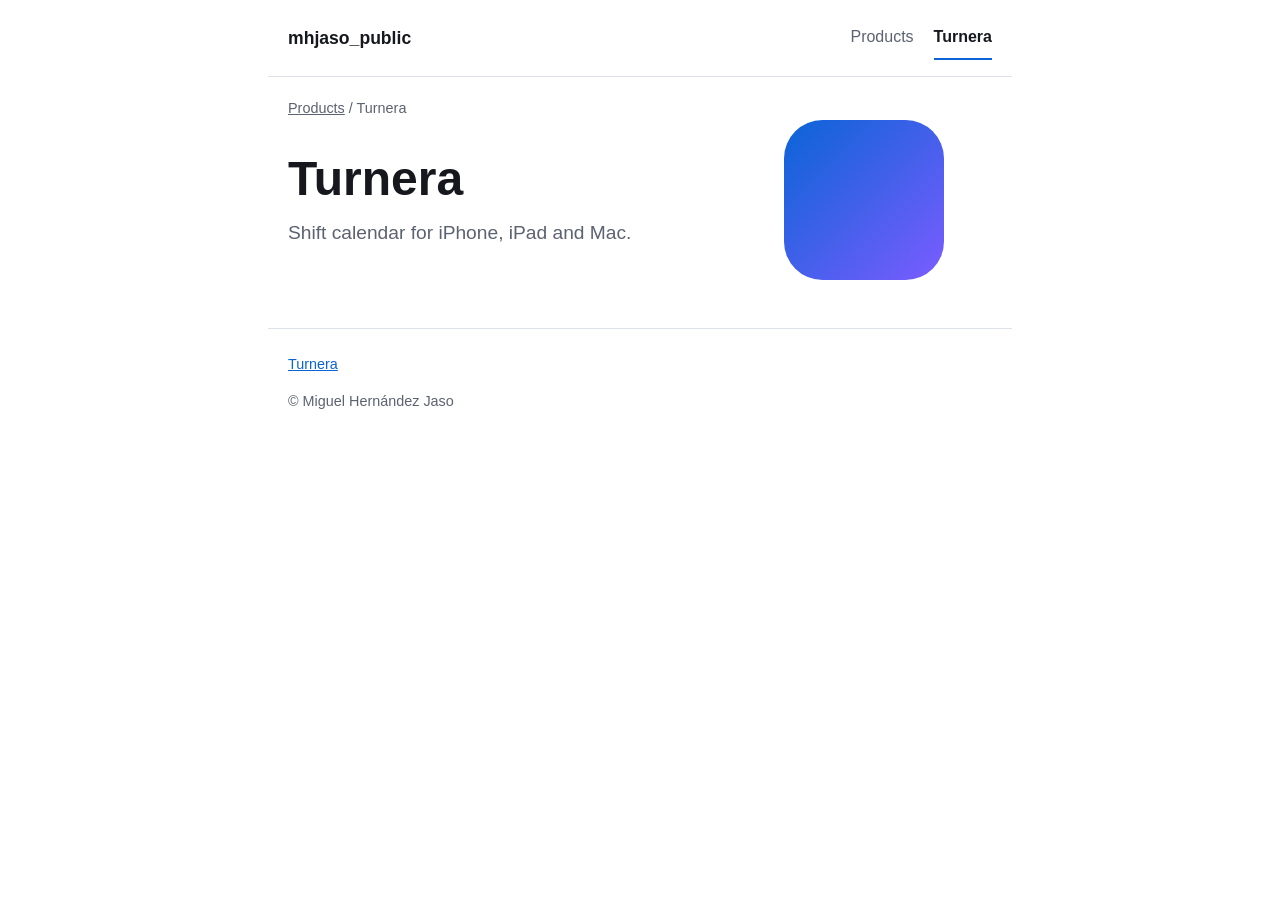
==== turnera/index.html @ 7ae6b15f "Implement the product index and Turnera product page Co-Authored-By: Claude Sonnet 5.5 <noreply@anth" ====
<!doctype html><html lang="en"><head><meta charset="utf-8"><meta name="viewport" content="width=device-width,initial-scale=1"><meta name="color-scheme" content="light dark"><title>Turnera – mhjaso_public</title><link rel="stylesheet" href="../assets/styles.css"></head><body>
<a class="skip" href="#content">Skip to content</a>
<header><a class="site-name" href="../">mhjaso_public</a><nav aria-label="Primary"><ul><li><a href="../">Products</a></li><li><a href="../turnera/" aria-current="page">Turnera</a></li></ul></nav></header>
<main id="content">
<p class="crumbs"><a href="../">Products</a> / Turnera</p>
<div class="hero"><div><h1>Turnera</h1><p class="lead">Shift calendar for iPhone, iPad and Mac.</p></div><div class="icon" role="img" aria-label="Turnera app icon"></div></div>
</main>
<footer><ul><li><a href="../turnera/">Turnera</a></li></ul><p>&copy; Miguel Hernández Jaso</p></footer></body></html>
---- assets/styles.css ----
:root{--bg:#fff;--surface:#f4f5f7;--text:#16181d;--muted:#5b6270;--accent:#0a64d6;--accent-text:#fff;--border:#dfe2e8;--note-bg:#fff6dc;--note-text:#5c4500;--note-border:#e8cf86;--radius:14px;--max:44rem;--gutter:1.25rem}
@media (prefers-color-scheme:dark){:root:not([data-theme=light]){--bg:#0e1013;--surface:#1a1d23;--text:#eef0f4;--muted:#a1a8b5;--accent:#5aa2ff;--accent-text:#0e1013;--border:#2c313a;--note-bg:#2a2410;--note-text:#f1dc9a;--note-border:#5a4a1a}}
:root[data-theme=dark]{--bg:#0e1013;--surface:#1a1d23;--text:#eef0f4;--muted:#a1a8b5;--accent:#5aa2ff;--accent-text:#0e1013;--border:#2c313a;--note-bg:#2a2410;--note-text:#f1dc9a;--note-border:#5a4a1a}
*{box-sizing:border-box}
body{margin:0;background:var(--bg);color:var(--text);font:1rem/1.6 -apple-system,BlinkMacSystemFont,"Segoe UI",Roboto,sans-serif}
a{color:var(--accent)}a:focus-visible,button:focus-visible{outline:3px solid var(--accent);outline-offset:2px}
.skip{position:absolute;left:-999px}.skip:focus{left:var(--gutter);top:.5rem;background:var(--surface);padding:.5rem;z-index:2}
header,main,footer{width:100%;max-width:calc(var(--max) + 2*var(--gutter));margin:0 auto;padding:0 var(--gutter)}
header{display:flex;flex-wrap:wrap;gap:.5rem 1.5rem;align-items:center;justify-content:space-between;padding-top:1rem;padding-bottom:1rem;border-bottom:1px solid var(--border)}
.site-name{font-weight:700;font-size:1.1rem;color:var(--text);text-decoration:none}
nav ul{display:flex;gap:1.25rem;list-style:none;margin:0;padding:0}nav a{color:var(--muted);text-decoration:none;padding:.5rem 0;display:inline-block}nav a[aria-current=page]{color:var(--text);font-weight:600;border-bottom:2px solid var(--accent)}
.crumbs{font-size:.9rem;color:var(--muted);margin:1.25rem 0 0}.crumbs a{color:var(--muted)}
h1{font-size:clamp(2rem,6vw,3rem);line-height:1.15;margin:1.5rem 0 .75rem}h2{font-size:1.4rem;margin:2.25rem 0 .5rem}
.lead{font-size:1.2rem;color:var(--muted);margin:0 0 1.5rem}
.cards{display:grid;gap:1rem;grid-template-columns:1fr;margin:1.5rem 0}
@media(min-width:48rem){.cards{grid-template-columns:repeat(2,1fr)}.hero{display:grid;grid-template-columns:1fr 16rem;gap:2rem;align-items:center}}
.card{display:block;background:var(--surface);border:1px solid var(--border);border-radius:var(--radius);padding:1.25rem;color:inherit;text-decoration:none}.card:hover{border-color:var(--accent)}
.card h3{margin:0 0 .25rem;font-size:1.2rem}.card p{margin:0;color:var(--muted)}
.icon{width:4.5rem;height:4.5rem;border-radius:1.1rem;background:linear-gradient(135deg,var(--accent),#7b5cff);margin-bottom:.75rem}.hero .icon{width:10rem;height:10rem;border-radius:2.4rem;margin:0 auto}
.btn{display:inline-block;background:var(--accent);color:var(--accent-text);padding:.75rem 1.25rem;border-radius:999px;font-weight:600;text-decoration:none;margin:.25rem .5rem .25rem 0}.btn.secondary{background:transparent;color:var(--accent);border:1px solid var(--accent)}
.note{background:var(--note-bg);color:var(--note-text);border:1px dashed var(--note-border);border-radius:10px;padding:.75rem 1rem;margin:1rem 0;font-size:.95rem}.note strong{display:block}
ul.plain{padding-left:1.25rem}
footer{margin-top:3rem;padding-top:1.5rem;padding-bottom:2rem;border-top:1px solid var(--border);color:var(--muted);font-size:.9rem}footer ul{display:flex;flex-wrap:wrap;gap:.5rem 1.25rem;list-style:none;padding:0;margin:0 0 .5rem}
@media(prefers-reduced-motion:no-preference){.card{transition:border-color .15s}}
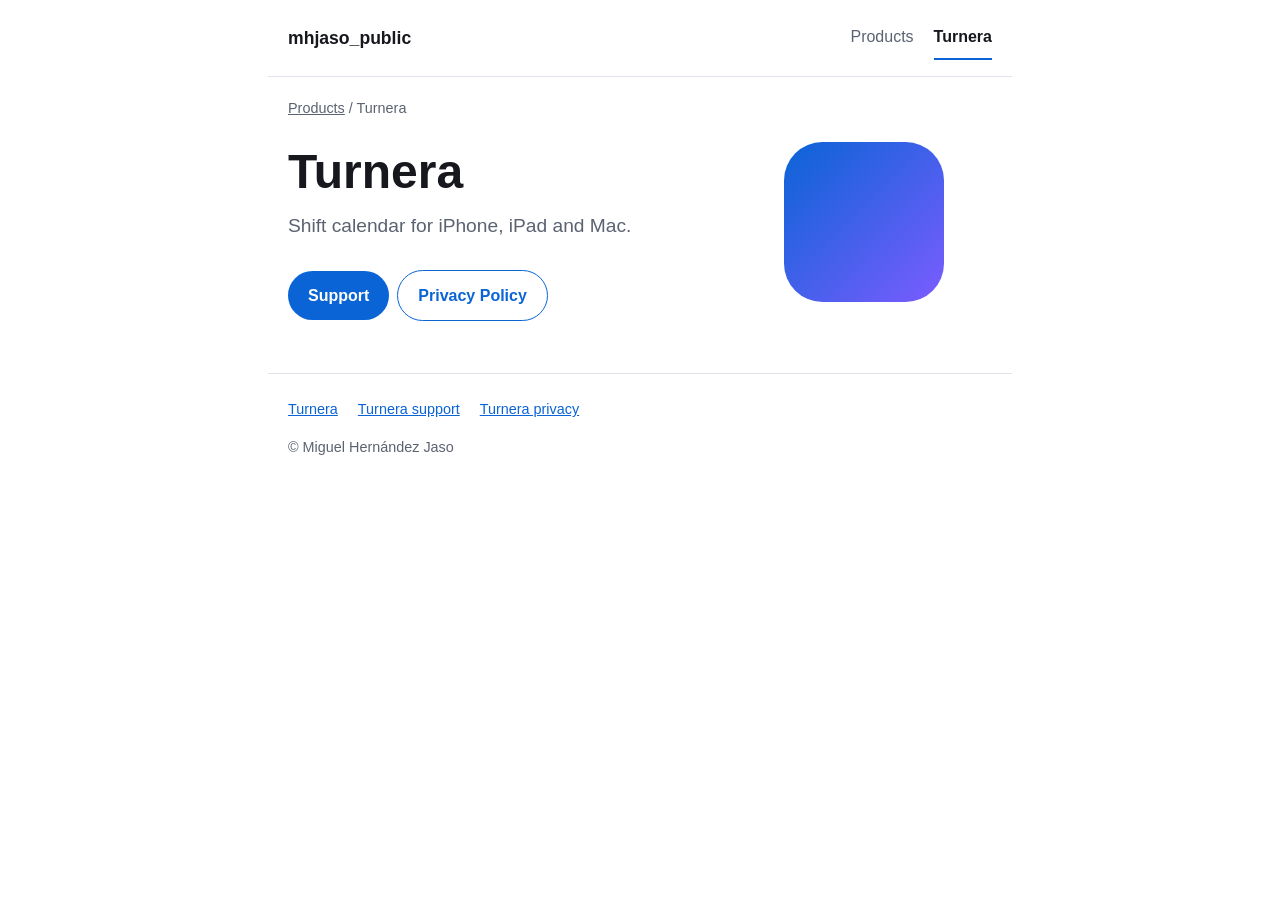
==== commit 3969d9c0: "Publish the Turnera support and privacy-policy pages Co-Authored-By: Claude Sonnet 5.5 <noreply@anth" ====
--- a/turnera/index.html
+++ b/turnera/index.html
@@ -3,6 +3,6 @@
 <header><a class="site-name" href="../">mhjaso_public</a><nav aria-label="Primary"><ul><li><a href="../">Products</a></li><li><a href="../turnera/" aria-current="page">Turnera</a></li></ul></nav></header>
 <main id="content">
 <p class="crumbs"><a href="../">Products</a> / Turnera</p>
-<div class="hero"><div><h1>Turnera</h1><p class="lead">Shift calendar for iPhone, iPad and Mac.</p></div><div class="icon" role="img" aria-label="Turnera app icon"></div></div>
+<div class="hero"><div><h1>Turnera</h1><p class="lead">Shift calendar for iPhone, iPad and Mac.</p><a class="btn" href="support/">Support</a><a class="btn secondary" href="privacy/">Privacy Policy</a></div><div class="icon" role="img" aria-label="Turnera app icon"></div></div>
 </main>
-<footer><ul><li><a href="../turnera/">Turnera</a></li></ul><p>&copy; Miguel Hernández Jaso</p></footer></body></html>
+<footer><ul><li><a href="./">Turnera</a></li><li><a href="support/">Turnera support</a></li><li><a href="privacy/">Turnera privacy</a></li></ul><p>&copy; Miguel Hernández Jaso</p></footer></body></html>
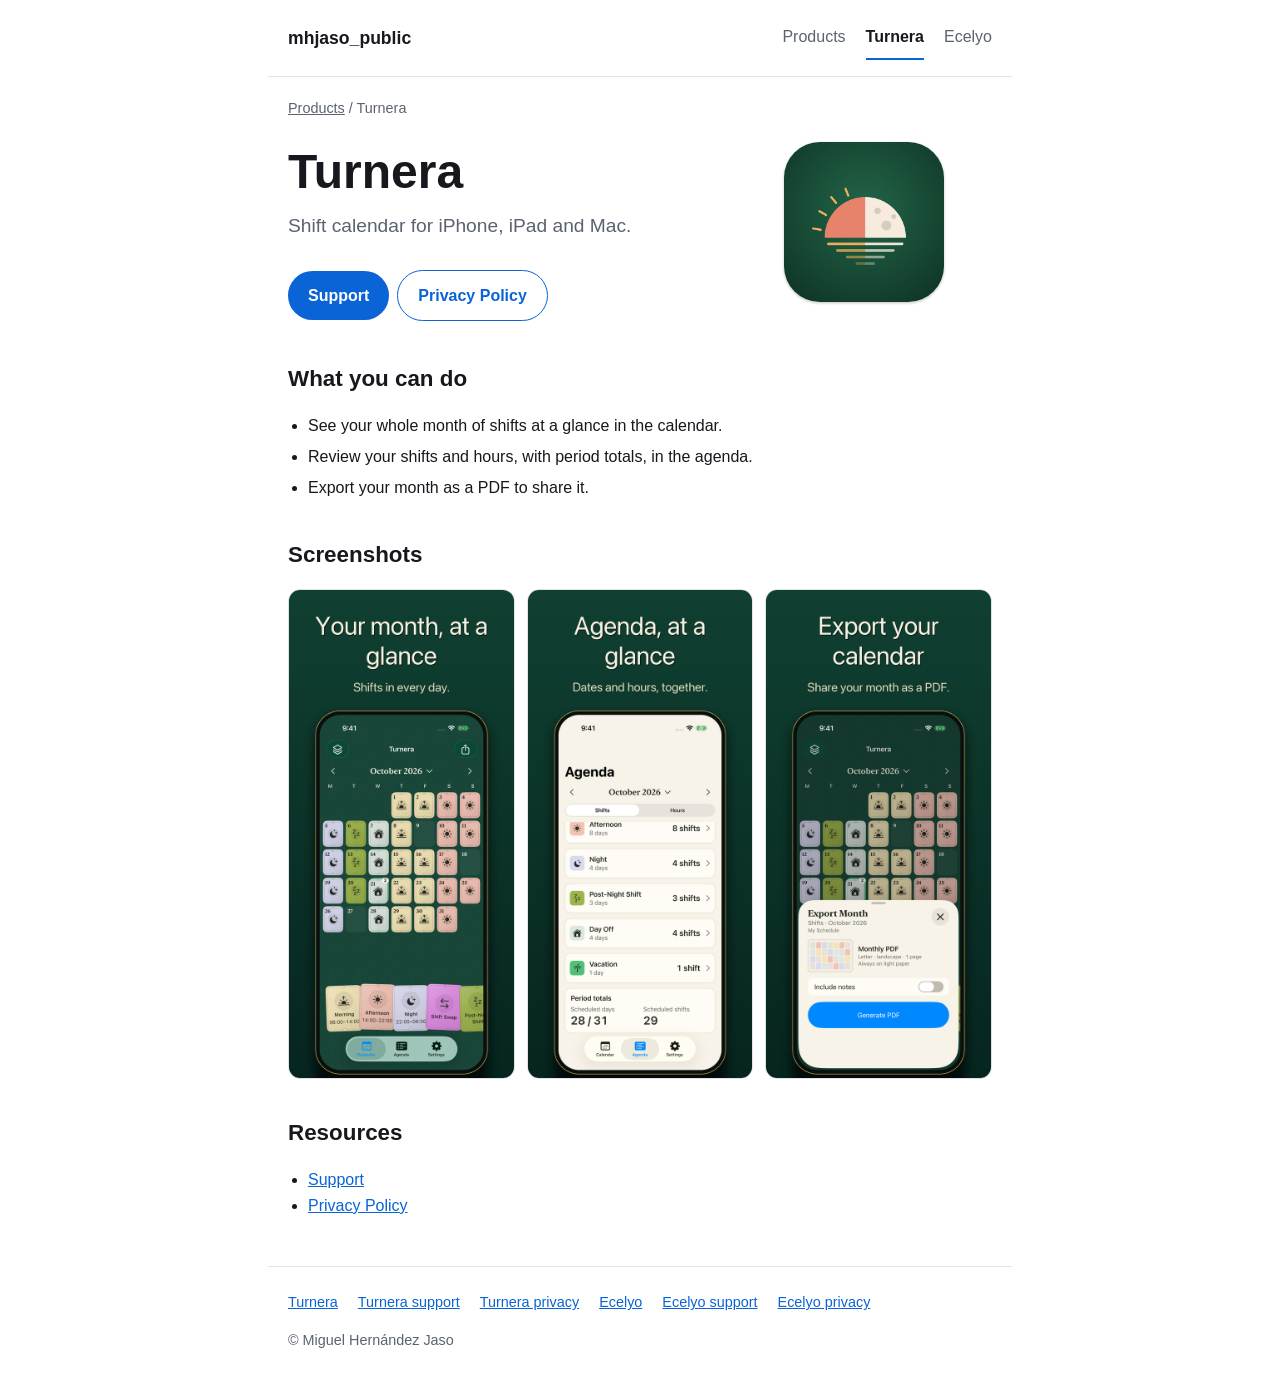
==== commit 0c41d10e: "Add the app icons, Ecelyo card and Turnera screenshots to the site Co-Authored-By: Claude Sonnet 5.5" ====
--- a/turnera/index.html
+++ b/turnera/index.html
@@ -1,8 +1,14 @@
 <!doctype html><html lang="en"><head><meta charset="utf-8"><meta name="viewport" content="width=device-width,initial-scale=1"><meta name="color-scheme" content="light dark"><title>Turnera – mhjaso_public</title><link rel="stylesheet" href="../assets/styles.css"></head><body>
 <a class="skip" href="#content">Skip to content</a>
-<header><a class="site-name" href="../">mhjaso_public</a><nav aria-label="Primary"><ul><li><a href="../">Products</a></li><li><a href="../turnera/" aria-current="page">Turnera</a></li></ul></nav></header>
+<header><a class="site-name" href="../">mhjaso_public</a><nav aria-label="Primary"><ul><li><a href="../">Products</a></li><li><a href="../turnera/" aria-current="page">Turnera</a></li><li><a href="https://maquert.github.io/Ecelyo_public/">Ecelyo</a></li></ul></nav></header>
 <main id="content">
 <p class="crumbs"><a href="../">Products</a> / Turnera</p>
-<div class="hero"><div><h1>Turnera</h1><p class="lead">Shift calendar for iPhone, iPad and Mac.</p><a class="btn" href="support/">Support</a><a class="btn secondary" href="privacy/">Privacy Policy</a></div><div class="icon" role="img" aria-label="Turnera app icon"></div></div>
+<div class="hero"><div><h1>Turnera</h1><p class="lead">Shift calendar for iPhone, iPad and Mac.</p><a class="btn" href="support/">Support</a><a class="btn secondary" href="privacy/">Privacy Policy</a></div><div class="icon"><img src="../assets/icon-turnera.png" alt="Turnera app icon" width="160" height="160"></div></div>
+<h2>What you can do</h2>
+<ul class="feature-list"><li>See your whole month of shifts at a glance in the calendar.</li><li>Review your shifts and hours, with period totals, in the agenda.</li><li>Export your month as a PDF to share it.</li></ul>
+<h2>Screenshots</h2>
+<div class="shots"><img src="../assets/screenshots/turnera-calendar.png" alt="Turnera calendar showing a month of shifts" loading="lazy"><img src="../assets/screenshots/turnera-agenda.png" alt="Turnera agenda listing upcoming shifts" loading="lazy"><img src="../assets/screenshots/turnera-export.png" alt="Exporting the Turnera calendar" loading="lazy"></div>
+<h2>Resources</h2>
+<ul class="plain"><li><a href="support/">Support</a></li><li><a href="privacy/">Privacy Policy</a></li></ul>
 </main>
-<footer><ul><li><a href="./">Turnera</a></li><li><a href="support/">Turnera support</a></li><li><a href="privacy/">Turnera privacy</a></li></ul><p>&copy; Miguel Hernández Jaso</p></footer></body></html>
+<footer><ul><li><a href="../turnera/">Turnera</a></li><li><a href="../turnera/support/">Turnera support</a></li><li><a href="../turnera/privacy/">Turnera privacy</a></li><li><a href="https://maquert.github.io/Ecelyo_public/">Ecelyo</a></li><li><a href="https://maquert.github.io/Ecelyo_public/support.html">Ecelyo support</a></li><li><a href="https://maquert.github.io/Ecelyo_public/privacy.html">Ecelyo privacy</a></li></ul><p>&copy; Miguel Hernández Jaso</p></footer></body></html>
--- a/assets/styles.css
+++ b/assets/styles.css
@@ -22,3 +22,11 @@
 ul.plain{padding-left:1.25rem}
 footer{margin-top:3rem;padding-top:1.5rem;padding-bottom:2rem;border-top:1px solid var(--border);color:var(--muted);font-size:.9rem}footer ul{display:flex;flex-wrap:wrap;gap:.5rem 1.25rem;list-style:none;padding:0;margin:0 0 .5rem}
 @media(prefers-reduced-motion:no-preference){.card{transition:border-color .15s}}
+.icon{background:none}
+.icon img,img.app-icon{display:block;width:100%;height:100%;border-radius:22.37%;box-shadow:0 1px 3px rgba(0,0,0,.25)}
+.card .icon{width:4.5rem;height:4.5rem}
+.app-head{display:flex;align-items:center;gap:1rem;margin:1.5rem 0 .75rem}.app-head img{width:4rem;height:4rem;border-radius:22.37%;box-shadow:0 1px 3px rgba(0,0,0,.25)}.app-head h1{margin:0}
+.shots{display:grid;grid-template-columns:repeat(3,1fr);gap:.75rem;margin:1rem 0}.shots img{width:100%;height:auto;border-radius:12px;border:1px solid var(--border)}
+@media(max-width:36rem){.shots{grid-template-columns:repeat(3,70%);overflow-x:auto;scroll-snap-type:x mandatory}.shots img{scroll-snap-align:center}}
+.ext{font-size:.85rem;color:var(--muted);margin-top:.5rem!important}
+.feature-list{padding-left:1.25rem}.feature-list li{margin:.35rem 0}
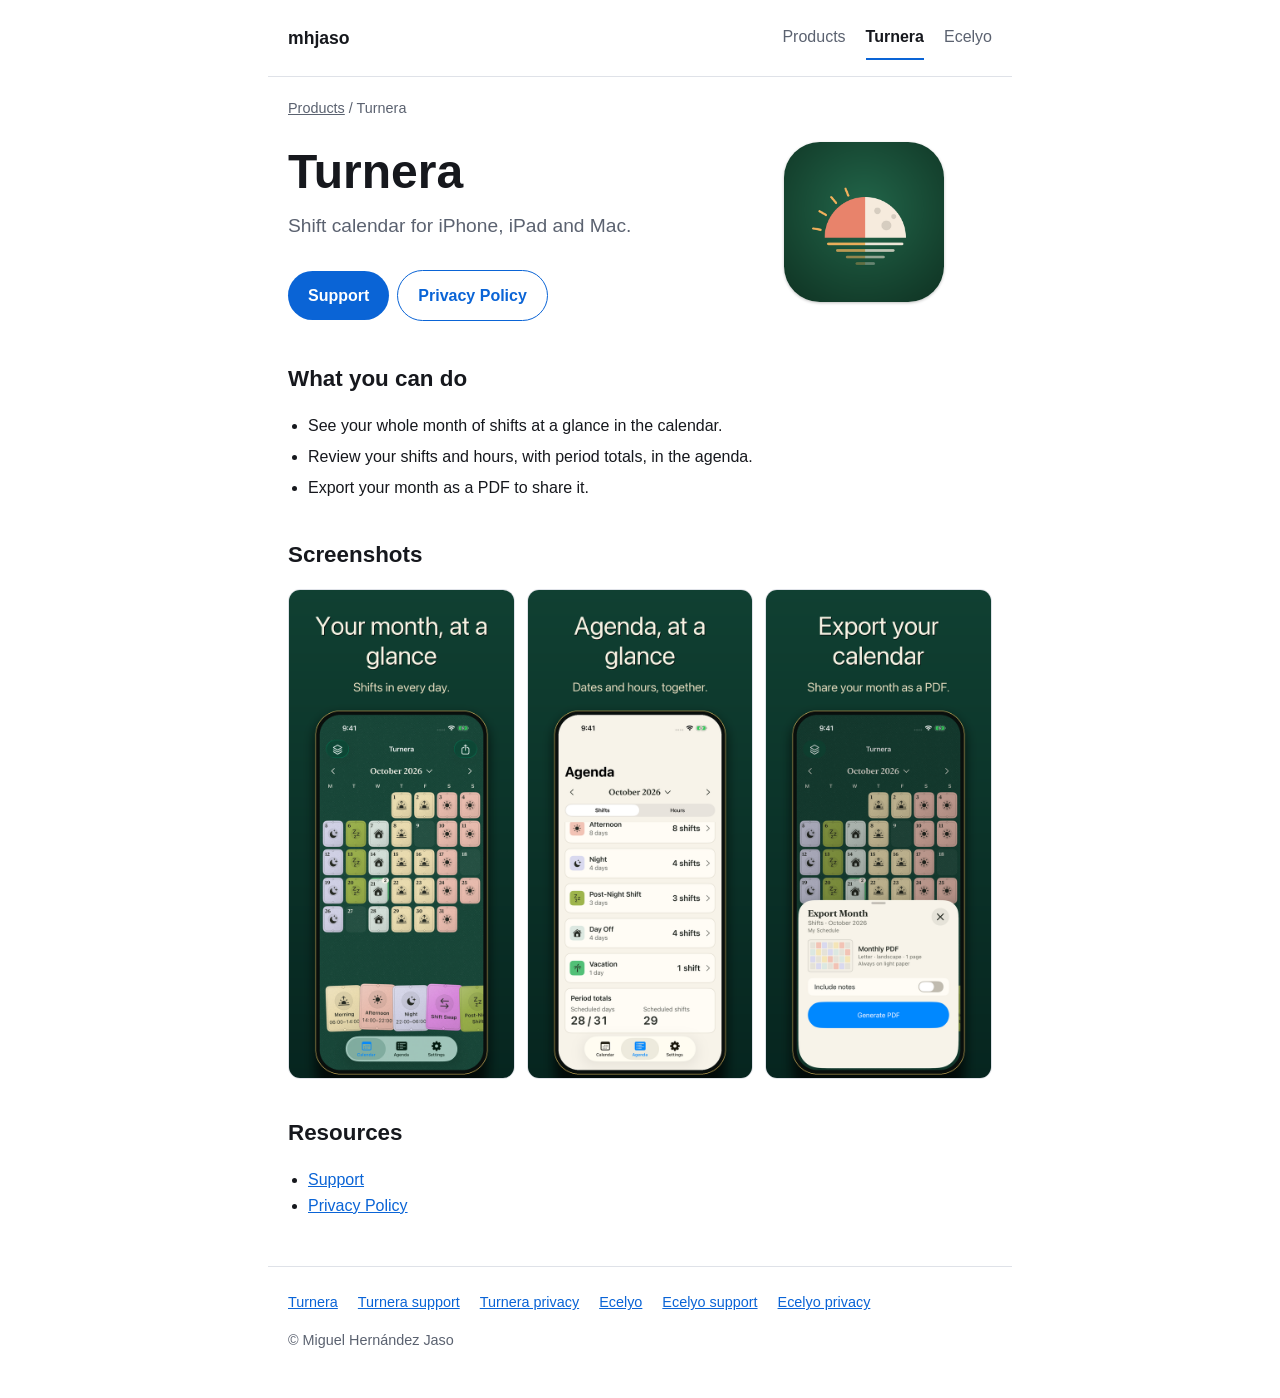
==== commit 896b28b2: "Name the website mhjaso Co-Authored-By: Claude Sonnet 5.5 <noreply@anthropic.com>" ====
--- a/turnera/index.html
+++ b/turnera/index.html
@@ -1,6 +1,6 @@
-<!doctype html><html lang="en"><head><meta charset="utf-8"><meta name="viewport" content="width=device-width,initial-scale=1"><meta name="color-scheme" content="light dark"><title>Turnera – mhjaso_public</title><link rel="stylesheet" href="../assets/styles.css"></head><body>
+<!doctype html><html lang="en"><head><meta charset="utf-8"><meta name="viewport" content="width=device-width,initial-scale=1"><meta name="color-scheme" content="light dark"><title>Turnera – mhjaso</title><link rel="stylesheet" href="../assets/styles.css"></head><body>
 <a class="skip" href="#content">Skip to content</a>
-<header><a class="site-name" href="../">mhjaso_public</a><nav aria-label="Primary"><ul><li><a href="../">Products</a></li><li><a href="../turnera/" aria-current="page">Turnera</a></li><li><a href="https://maquert.github.io/Ecelyo_public/">Ecelyo</a></li></ul></nav></header>
+<header><a class="site-name" href="../">mhjaso</a><nav aria-label="Primary"><ul><li><a href="../">Products</a></li><li><a href="../turnera/" aria-current="page">Turnera</a></li><li><a href="https://www.ecelyo.com/">Ecelyo</a></li></ul></nav></header>
 <main id="content">
 <p class="crumbs"><a href="../">Products</a> / Turnera</p>
 <div class="hero"><div><h1>Turnera</h1><p class="lead">Shift calendar for iPhone, iPad and Mac.</p><a class="btn" href="support/">Support</a><a class="btn secondary" href="privacy/">Privacy Policy</a></div><div class="icon"><img src="../assets/icon-turnera.png" alt="Turnera app icon" width="160" height="160"></div></div>
@@ -11,4 +11,4 @@
 <h2>Resources</h2>
 <ul class="plain"><li><a href="support/">Support</a></li><li><a href="privacy/">Privacy Policy</a></li></ul>
 </main>
-<footer><ul><li><a href="../turnera/">Turnera</a></li><li><a href="../turnera/support/">Turnera support</a></li><li><a href="../turnera/privacy/">Turnera privacy</a></li><li><a href="https://maquert.github.io/Ecelyo_public/">Ecelyo</a></li><li><a href="https://maquert.github.io/Ecelyo_public/support.html">Ecelyo support</a></li><li><a href="https://maquert.github.io/Ecelyo_public/privacy.html">Ecelyo privacy</a></li></ul><p>&copy; Miguel Hernández Jaso</p></footer></body></html>
+<footer><ul><li><a href="../turnera/">Turnera</a></li><li><a href="../turnera/support/">Turnera support</a></li><li><a href="../turnera/privacy/">Turnera privacy</a></li><li><a href="https://www.ecelyo.com/">Ecelyo</a></li><li><a href="https://www.ecelyo.com/support.html">Ecelyo support</a></li><li><a href="https://www.ecelyo.com/privacy.html">Ecelyo privacy</a></li></ul><p>&copy; Miguel Hernández Jaso</p></footer></body></html>
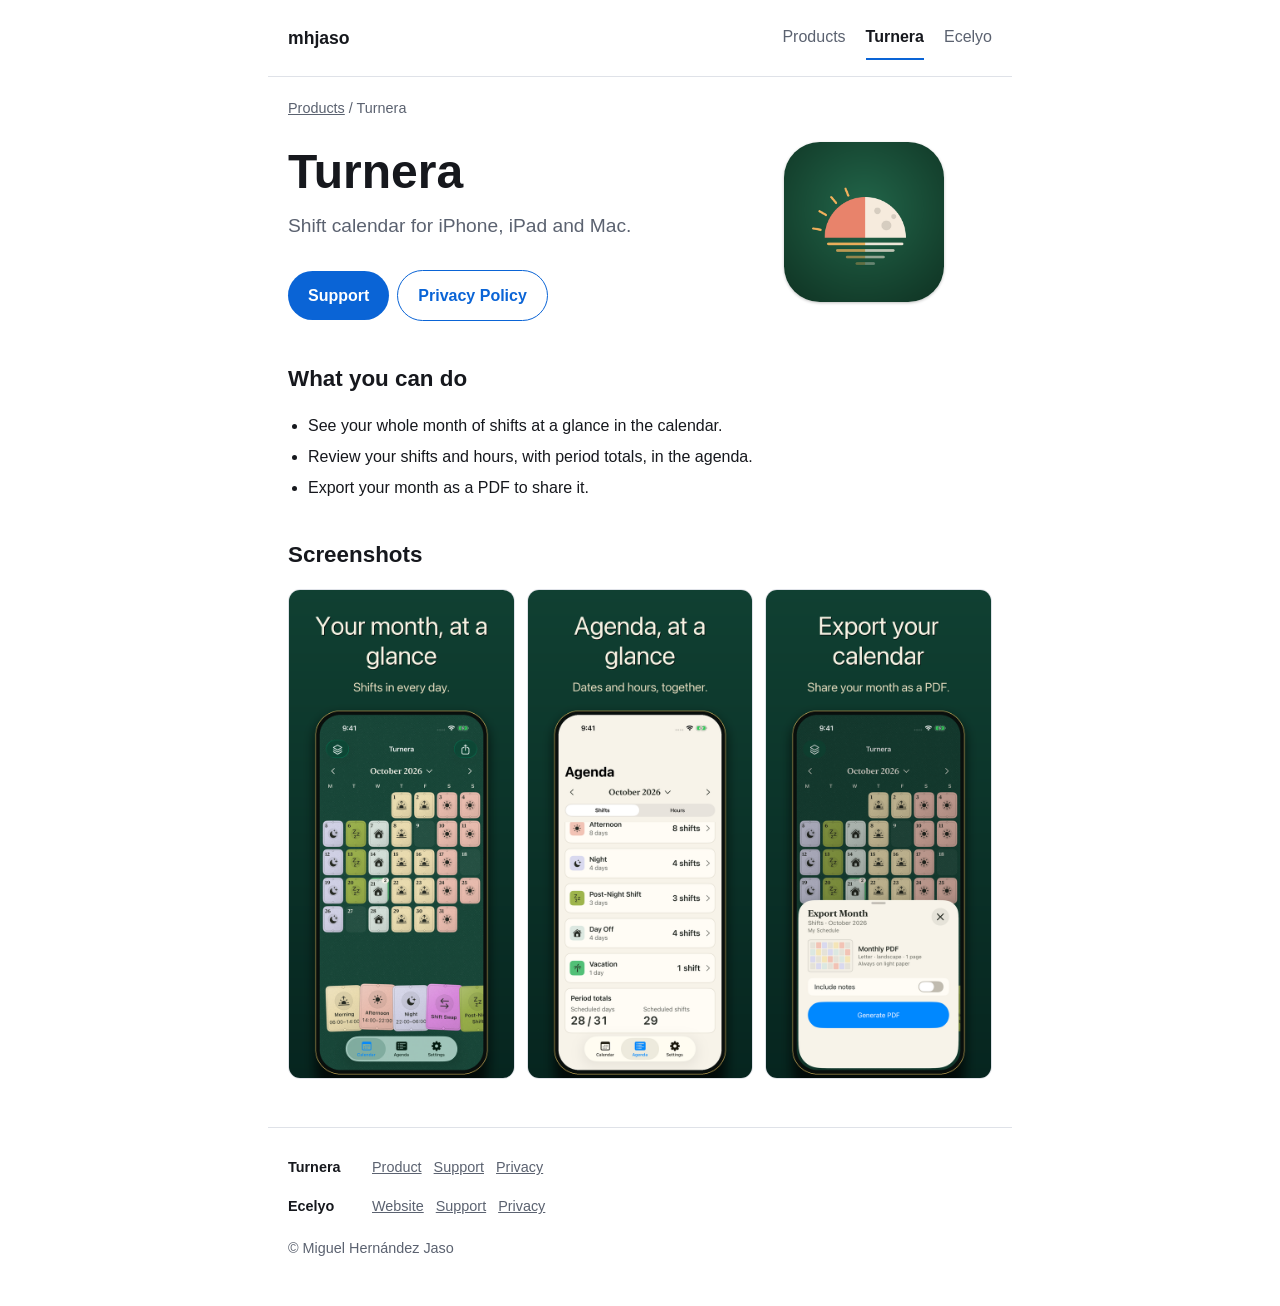
==== commit 3908cad7: "Group footer links by product and drop the redundant Resources sections Co-Authored-By: Claude Sonne" ====
--- a/turnera/index.html
+++ b/turnera/index.html
@@ -8,7 +8,5 @@
 <ul class="feature-list"><li>See your whole month of shifts at a glance in the calendar.</li><li>Review your shifts and hours, with period totals, in the agenda.</li><li>Export your month as a PDF to share it.</li></ul>
 <h2>Screenshots</h2>
 <div class="shots"><img src="../assets/screenshots/turnera-calendar.png" alt="Turnera calendar showing a month of shifts" loading="lazy"><img src="../assets/screenshots/turnera-agenda.png" alt="Turnera agenda listing upcoming shifts" loading="lazy"><img src="../assets/screenshots/turnera-export.png" alt="Exporting the Turnera calendar" loading="lazy"></div>
-<h2>Resources</h2>
-<ul class="plain"><li><a href="support/">Support</a></li><li><a href="privacy/">Privacy Policy</a></li></ul>
 </main>
-<footer><ul><li><a href="../turnera/">Turnera</a></li><li><a href="../turnera/support/">Turnera support</a></li><li><a href="../turnera/privacy/">Turnera privacy</a></li><li><a href="https://www.ecelyo.com/">Ecelyo</a></li><li><a href="https://www.ecelyo.com/support.html">Ecelyo support</a></li><li><a href="https://www.ecelyo.com/privacy.html">Ecelyo privacy</a></li></ul><p>&copy; Miguel Hernández Jaso</p></footer></body></html>
+<footer><nav aria-label="Footer"><p class="app-links"><strong>Turnera</strong><a href="../turnera/">Product</a><a href="../turnera/support/">Support</a><a href="../turnera/privacy/">Privacy</a></p><p class="app-links"><strong>Ecelyo</strong><a href="https://www.ecelyo.com/">Website</a><a href="https://www.ecelyo.com/support.html">Support</a><a href="https://www.ecelyo.com/privacy.html">Privacy</a></p></nav><p>&copy; Miguel Hernández Jaso</p></footer></body></html>
--- a/assets/styles.css
+++ b/assets/styles.css
@@ -30,3 +30,5 @@
 @media(max-width:36rem){.shots{grid-template-columns:repeat(3,70%);overflow-x:auto;scroll-snap-type:x mandatory}.shots img{scroll-snap-align:center}}
 .ext{font-size:.85rem;color:var(--muted);margin-top:.5rem!important}
 .feature-list{padding-left:1.25rem}.feature-list li{margin:.35rem 0}
+footer .app-links{margin:0 0 .5rem;display:flex;flex-wrap:wrap;gap:.25rem .75rem;align-items:baseline}footer .app-links strong{color:var(--text);min-width:4.5rem}
+footer nav a{text-decoration:underline;padding:.25rem 0}
